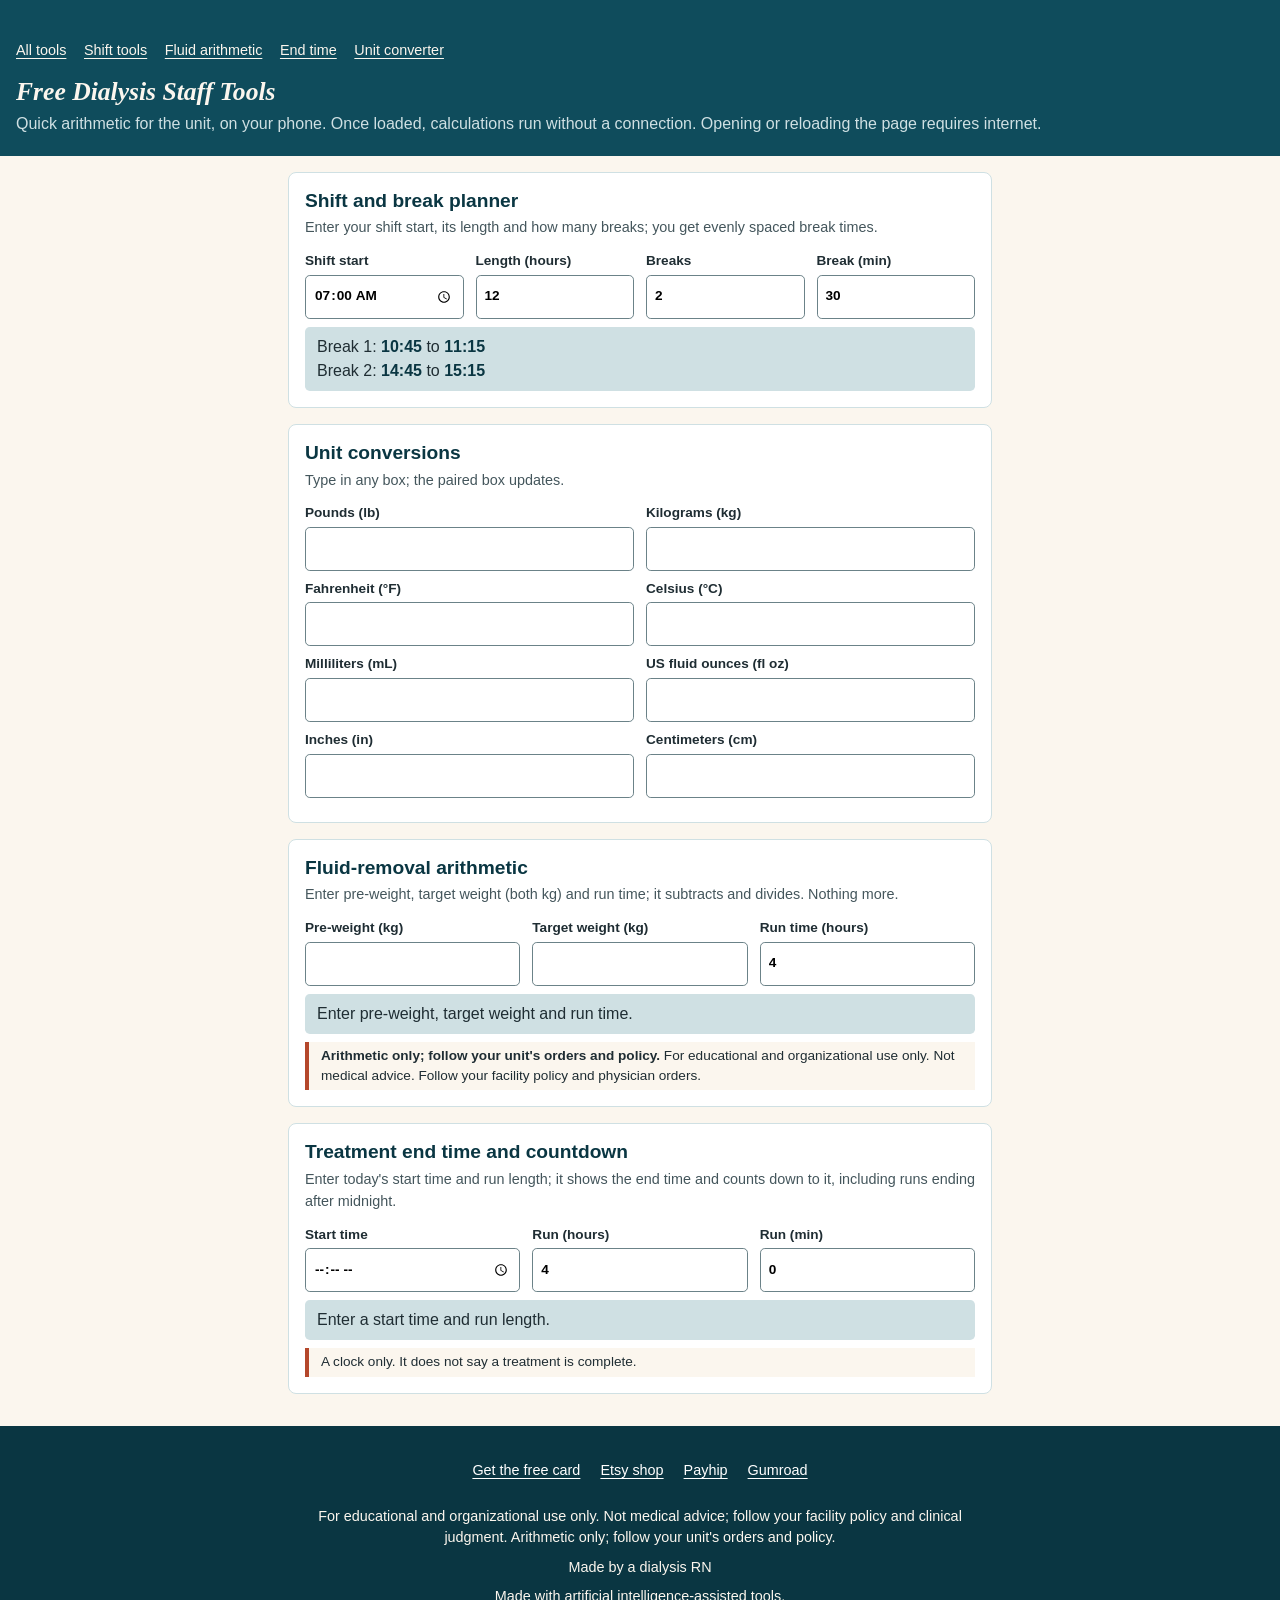
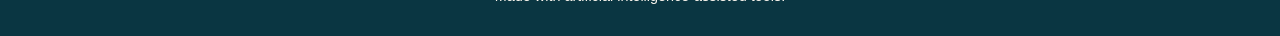
==== dialysis/index.html @ a065c99a "Publish PulseCo free tools site (from Empire-HQ fb24a5c)" ====
<!doctype html>
<html lang="en">
<head><meta charset="utf-8"><meta name="viewport" content="width=device-width, initial-scale=1"><title>Free Dialysis Staff Tools: Break Planner, Conversions, Fluid Math</title>
<meta name="description" content="Free tools for dialysis staff: break planner, unit conversions, fluid arithmetic and treatment countdown. Opening or reloading requires internet."><link rel="canonical" href="https://nderkowski.github.io/pulseco-tools/dialysis/">
<meta property="og:title" content="Free Dialysis Staff Tools: Break Planner, Conversions, Fluid Math"><meta property="og:description" content="Free tools for dialysis staff: break planner, unit conversions, fluid arithmetic and treatment countdown. Opening or reloading requires internet."><meta property="og:type" content="website"><meta property="og:url" content="https://nderkowski.github.io/pulseco-tools/dialysis/"><meta property="og:image" content="https://nderkowski.github.io/pulseco-tools/og-image.png"><meta property="og:image:width" content="1200"><meta property="og:image:height" content="630"><meta property="og:image:alt" content="PulseCo free tools for dialysis and nursing staff"><meta name="theme-color" content="#0f4c5c"><link rel="icon" href="../favicon.svg" type="image/svg+xml"><link rel="stylesheet" href="../style.css">
<script type="application/ld+json">
{"@context":"https://schema.org","@type":"WebApplication","name":"Free Dialysis Staff Tools","description":"Shift break planner, unit conversions, fluid-removal arithmetic and treatment end-time countdown for dialysis staff.","applicationCategory":"UtilitiesApplication","operatingSystem":"Any","offers":{"@type":"Offer","price":"0","priceCurrency":"USD"},"creator":{"@type":"Organization","name":"PulseCo Creations"}}
</script>
<style>
:root{--teal:#0f4c5c;--deep:#0a3642;--coral:#b4472b;--cream:#fbf6ee;--mist:#cfe0e3;--ink:#1f2d33}
*{box-sizing:border-box}
body{margin:0;background:var(--cream);color:var(--ink);font:1rem/1.5 "Liberation Sans",Arial,sans-serif}
header{background:var(--teal);color:var(--cream);padding:1.25rem 1rem}
header h1{margin:0;font:italic 700 1.6rem/1.2 "Liberation Serif",Georgia,serif}
header p{margin:.25rem 0 0;color:var(--mist)}
main{max-width:46rem;margin:0 auto;padding:1rem}
section{background:#fff;border:1px solid var(--mist);border-radius:.5rem;padding:1rem;margin:0 0 1rem}
h2{margin:0 0 .25rem;color:var(--deep);font-size:1.2rem}
.how{margin:0 0 .75rem;font-size:.9rem;color:#44565c}
.row{display:flex;flex-wrap:wrap;gap:.75rem;margin:.5rem 0}
label{display:flex;flex-direction:column;font-size:.85rem;font-weight:700;gap:.2rem;flex:1 1 7rem}
input{font:inherit;padding:.5rem;border:1px solid #6b8288;border-radius:.3rem;min-height:2.75rem;width:100%}
input:focus-visible,button:focus-visible,a:focus-visible{outline:3px solid var(--coral);outline-offset:2px}
button{font:inherit;font-weight:700;background:var(--teal);color:#fff;border:0;border-radius:.3rem;padding:.5rem 1rem;min-height:2.75rem;cursor:pointer}
.out{margin:.5rem 0 0;padding:.5rem .75rem;background:var(--mist);border-radius:.3rem;min-height:2.5rem}
.out strong{color:var(--deep)}
.note{font-size:.85rem;border-left:4px solid var(--coral);padding:.25rem .75rem;margin:.5rem 0 0;background:var(--cream)}
footer{background:var(--deep);color:var(--cream);padding:1.25rem 1rem;text-align:center;font-size:.9rem}
footer a{color:#fff;margin:0 .5rem;display:inline-block;padding:.4rem 0}
footer p{max-width:42rem;margin:.5rem auto}
</style>
</head>
<body><a class="skip" href="#main">Skip to content</a>
<header><nav aria-label="Tools"><a href="../index.html">All tools</a><a href="../dialysis/">Shift tools</a><a href="../fluid-removal-calculator/">Fluid arithmetic</a><a href="../treatment-end-time/">End time</a><a href="../nurse-unit-converter/">Unit converter</a></nav>
<h1>Free Dialysis Staff Tools</h1>
<p>Quick arithmetic for the unit, on your phone. Once loaded, calculations run without a connection. Opening or reloading the page requires internet.</p>
</header>
<main id="main">

<section aria-labelledby="t1">
<h2 id="t1">Shift and break planner</h2>
<p class="how">Enter your shift start, its length and how many breaks; you get evenly spaced break times.</p>
<div class="row">
<label>Shift start<input id="b-start" type="time" value="07:00"></label>
<label>Length (hours)<input id="b-len" type="number" inputmode="decimal" min="1" max="24" step="0.25" value="12"></label>
<label>Breaks<input id="b-n" type="number" inputmode="numeric" min="1" max="10" step="1" value="2"></label>
<label>Break (min)<input id="b-min" type="number" inputmode="numeric" min="0" step="5" value="30"></label>
</div>
<div class="out" id="b-out" aria-live="polite"></div>
</section>

<section aria-labelledby="t2">
<h2 id="t2">Unit conversions</h2>
<p class="how">Type in any box; the paired box updates.</p>
<div class="row">
<label>Pounds (lb)<input id="c-lb" type="number" inputmode="decimal" step="any"></label>
<label>Kilograms (kg)<input id="c-kg" type="number" inputmode="decimal" step="any"></label>
</div>
<div class="row">
<label>Fahrenheit (°F)<input id="c-f" type="number" inputmode="decimal" step="any"></label>
<label>Celsius (°C)<input id="c-c" type="number" inputmode="decimal" step="any"></label>
</div>
<div class="row">
<label>Milliliters (mL)<input id="c-ml" type="number" inputmode="decimal" step="any"></label>
<label>US fluid ounces (fl oz)<input id="c-oz" type="number" inputmode="decimal" step="any"></label>
</div>
<div class="row">
<label>Inches (in)<input id="c-in" type="number" inputmode="decimal" step="any"></label>
<label>Centimeters (cm)<input id="c-cm" type="number" inputmode="decimal" step="any"></label>
</div>
</section>

<section aria-labelledby="t3">
<h2 id="t3">Fluid-removal arithmetic</h2>
<p class="how">Enter pre-weight, target weight (both kg) and run time; it subtracts and divides. Nothing more.</p>
<div class="row">
<label>Pre-weight (kg)<input id="f-pre" type="number" inputmode="decimal" step="any"></label>
<label>Target weight (kg)<input id="f-dry" type="number" inputmode="decimal" step="any"></label>
<label>Run time (hours)<input id="f-run" type="number" inputmode="decimal" step="any" value="4"></label>
</div>
<div class="out" id="f-out" aria-live="polite"></div>
<p class="note"><strong>Arithmetic only; follow your unit's orders and policy.</strong> For educational and organizational use only. Not medical advice. Follow your facility policy and physician orders.</p>
</section>

<section aria-labelledby="t4">
<h2 id="t4">Treatment end time and countdown</h2>
<p class="how">Enter today's start time and run length; it shows the end time and counts down to it, including runs ending after midnight.</p>
<div class="row">
<label>Start time<input id="e-start" type="time"></label>
<label>Run (hours)<input id="e-h" type="number" inputmode="numeric" min="0" step="1" value="4"></label>
<label>Run (min)<input id="e-m" type="number" inputmode="numeric" min="0" max="59" step="5" value="0"></label>
</div>
<div class="out" id="e-out" aria-live="polite"></div>
<p class="note">A clock only. It does not say a treatment is complete.</p>
</section>

</main>
<footer>
<p>
<a href="https://empire-8.kit.com/27782c548a">Get the free card</a>
<a href="https://www.etsy.com/shop/PulseCoCreations">Etsy shop</a>
<a href="https://payhip.com/PulseCoCreations">Payhip</a>
<a href="https://pulsecocreations.gumroad.com/">Gumroad</a>
</p>
<p>For educational and organizational use only. Not medical advice; follow your facility policy and clinical judgment. Arithmetic only; follow your unit's orders and policy.</p>
<p>Made by a dialysis RN</p>
<p>Made with artificial intelligence-assisted tools.</p>
</footer>
<script type="module">
import { breakSchedule, lbToKg, kgToLb, fToC, cToF, mlToOz, ozToMl, inToCm, cmToIn, fluidRemoval, treatmentEnd, parseTime } from './calc.mjs';
const $ = id => document.getElementById(id);
const show = (el, html) => { el.innerHTML = html; };
const bad = 'Check the numbers above.';

function planBreaks() {
  const s = breakSchedule($('b-start').value, $('b-len').value, $('b-n').value, $('b-min').value);
  show($('b-out'), s ? s.map(b => `Break ${b.number}: <strong>${b.from}</strong> to <strong>${b.to}</strong>`).join('<br>') : bad);
}
for (const id of ['b-start', 'b-len', 'b-n', 'b-min']) $(id).addEventListener('input', planBreaks);
planBreaks();

const pairs = [['c-lb', 'c-kg', lbToKg, kgToLb], ['c-f', 'c-c', fToC, cToF], ['c-ml', 'c-oz', mlToOz, ozToMl], ['c-in', 'c-cm', inToCm, cmToIn]];
for (const [a, b, ab, ba] of pairs) {
  $(a).addEventListener('input', () => { const v = ab($(a).value); $(b).value = v === null ? '' : v; });
  $(b).addEventListener('input', () => { const v = ba($(b).value); $(a).value = v === null ? '' : v; });
}

function fluid() {
  const r = fluidRemoval($('f-pre').value, $('f-dry').value, $('f-run').value);
  if (!r) return show($('f-out'), 'Enter pre-weight, target weight and run time.');
  show($('f-out'), r.belowDry
    ? `Pre-weight is <strong>${-r.kg} kg below</strong> target weight.`
    : `<strong>${r.kg} kg</strong> = <strong>${r.ml} mL</strong> over the run = <strong>${r.mlPerHour} mL/hr</strong>`);
}
for (const id of ['f-pre', 'f-dry', 'f-run']) $(id).addEventListener('input', fluid);
fluid();

let timer;
function endTime() {
  clearInterval(timer);
  const r = treatmentEnd($('e-start').value, $('e-h').value, $('e-m').value);
  if (!r) return show($('e-out'), 'Enter a start time and run length.');
  const start = parseTime($('e-start').value);
  const deadline = new Date();
  deadline.setHours(Math.floor(start / 60), start % 60, 0, 0);
  const deadlineMs = deadline.getTime() + r.totalMinutes * 60000;
  const end = new Date(deadlineMs);
  const endLabel = `${String(end.getHours()).padStart(2, '0')}:${String(end.getMinutes()).padStart(2, '0')}`;
  const nextDay = end.toDateString() !== deadline.toDateString();
  const tick = () => {
    const left = Math.max(0, Math.ceil((deadlineMs - Date.now()) / 60000));
    const label = left === 0 ? ' <strong>Planned end time reached</strong>.' : ` Time left: <strong>${Math.floor(left / 60)} h ${left % 60} min</strong>.`;
    show($('e-out'), `Ends at <strong>${endLabel}</strong>${nextDay ? ' (next day)' : ''}.${label}`);
    if (left === 0) clearInterval(timer);
  };
  timer = setInterval(tick, 30000);
  tick();
}
for (const id of ['e-start', 'e-h', 'e-m']) $(id).addEventListener('input', endTime);
endTime();
</script>
</body>
</html>
---- style.css ----
:root{--teal:#0f4c5c;--deep:#0a3642;--coral:#e0785a;--cream:#fbf6ee;--mist:#cfe0e3;--ink:#1f2d33}header h1{color:var(--cream)}
*{box-sizing:border-box}body{margin:0;background:var(--cream);color:var(--ink);font:1rem/1.65 Arial,sans-serif}a{color:var(--teal);text-underline-offset:.2em}a:hover{text-decoration-thickness:2px}a:focus-visible,input:focus-visible,button:focus-visible{outline:3px solid #b4472b;outline-offset:4px}.skip{position:absolute;left:1rem;top:-6rem;background:#fff;padding:.7rem;z-index:5}.skip:focus{top:.5rem}header{background:var(--teal);color:var(--cream);padding:1.2rem max(1.1rem,calc((100% - 68rem)/2))}header a{color:var(--cream)}.brand{display:flex;gap:.7rem;align-items:center;font-size:1.2rem;font-weight:700;text-decoration:none}.brand span{font-weight:400;font-size:.9rem}nav{display:flex;flex-wrap:wrap;gap:.15rem 1.1rem;margin-top:.8rem}nav a{display:inline-block;font-size:.9rem;padding:.45rem 0;min-height:44px}main{max-width:68rem;margin:auto;padding:1.5rem 1.1rem 3rem}.hero{max-width:54rem;padding:.8rem 0 1rem}.eyebrow{font-size:.75rem;font-weight:700;letter-spacing:.08em;text-transform:uppercase;color:var(--teal)}h1{font:italic 700 clamp(2rem,4.5vw,3.5rem)/1.15 Georgia,serif;color:var(--deep);margin:.5rem 0}h2{font-size:1.35rem;line-height:1.3;color:var(--deep)}h3{font-size:1.1rem;color:var(--deep)}.lead{font-size:1.15rem;max-width:46rem;margin-top:0}.cards{display:grid;grid-template-columns:repeat(2,minmax(0,1fr));gap:1rem;margin:2rem 0}.card{display:flex;flex-direction:column;background:#fff;border:1px solid #91aeb4;border-top:4px solid var(--teal);padding:1.4rem;border-radius:.4rem;text-decoration:none}.card:hover{border-top-color:#b4472b}.card h2{margin:.8rem 0 0}.card p{color:var(--ink)}.go{font-weight:700;margin-top:auto;text-decoration:underline}.calculator{background:#fff;padding:1.5rem;border:1px solid #91aeb4;border-radius:.5rem;max-width:52rem;margin:0 0 2rem}.calculator h2{margin-top:0}.row{display:flex;flex-wrap:wrap;gap:1rem;margin:.8rem 0}label{display:flex;flex-direction:column;gap:.35rem;flex:1 1 11rem;font-size:.9rem;font-weight:700}input{min-width:0;width:100%;min-height:48px;padding:.6rem;font:inherit;border:1px solid #637d84;border-radius:.3rem}.out{background:var(--mist);padding:1rem;border-radius:.3rem;min-height:3rem}.note{background:var(--cream);border-left:4px solid #b4472b;padding:.8rem;font-size:.9rem}.small{font-size:.9rem}article,.faq{max-width:46rem}article h2{margin-top:1.7rem}article p,.faq p{margin:.6rem 0 1.25rem}.faq{border-top:1px solid #91aeb4;margin-top:2rem;padding-top:1rem}.offer{background:var(--mist);border-radius:.5rem;padding:1.5rem;margin:2rem 0;max-width:52rem}.offer h2{margin-top:0}.button{display:inline-block;min-height:44px;background:var(--teal);color:#fff;text-decoration:none;font-weight:700;padding:.7rem 1rem;border-radius:.3rem}footer{padding:1.5rem max(1.1rem,calc((100% - 68rem)/2));background:var(--deep);color:var(--cream);font-size:.9rem}footer p{max-width:52rem}footer a{color:#fff;display:inline-block;padding:.4rem 0;min-height:44px}@media(max-width:600px){.cards{grid-template-columns:1fr}.calculator{padding:1rem}.brand{flex-wrap:wrap}h1{overflow-wrap:break-word}main{padding-top:1rem}}@media(prefers-reduced-motion:no-preference){a{transition:background-color .15s}}
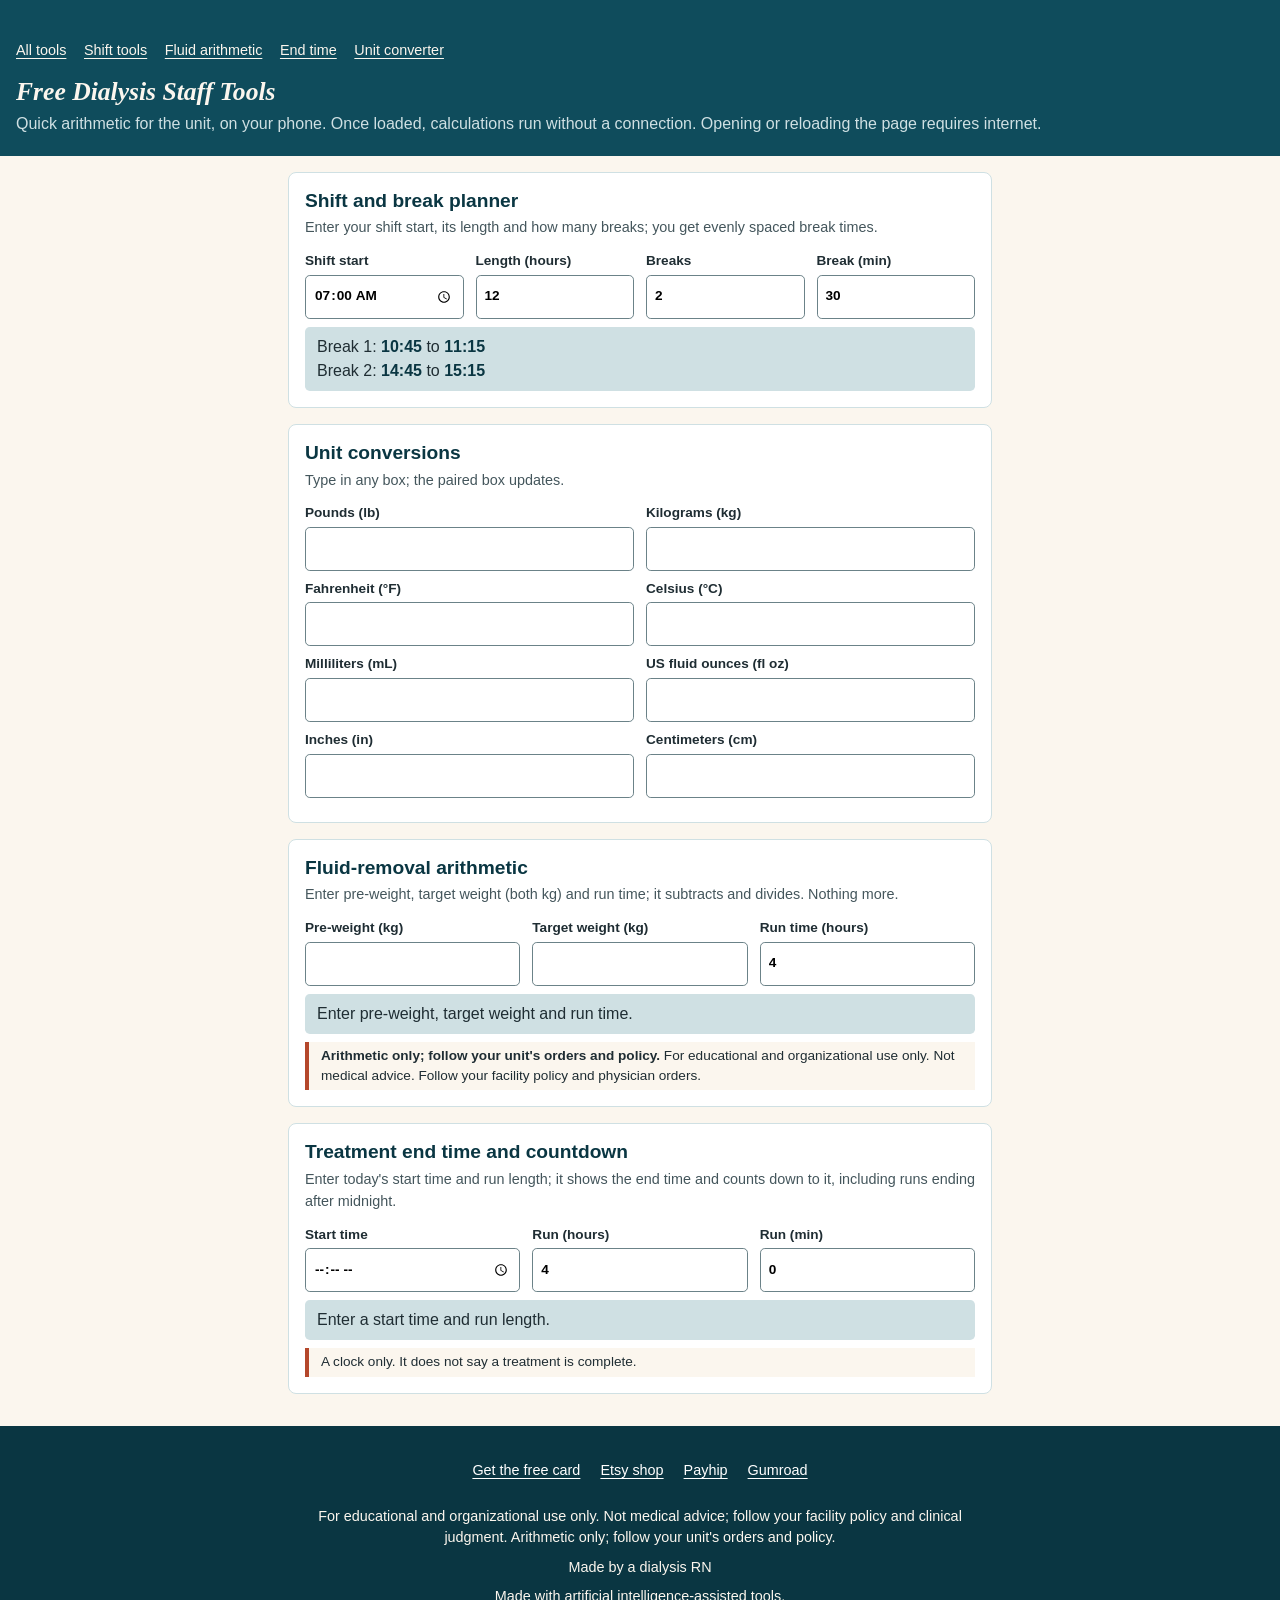
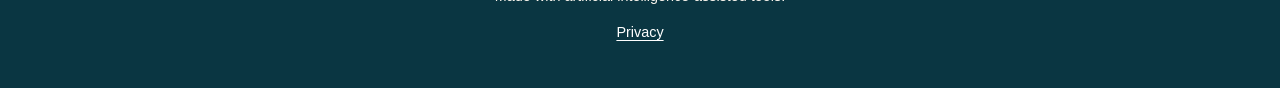
==== commit 9b511e04: "Add privacy policy page and footer links (from Empire-HQ b710d9b)" ====
--- a/dialysis/index.html
+++ b/dialysis/index.html
@@ -105,7 +105,7 @@
 <p>For educational and organizational use only. Not medical advice; follow your facility policy and clinical judgment. Arithmetic only; follow your unit's orders and policy.</p>
 <p>Made by a dialysis RN</p>
 <p>Made with artificial intelligence-assisted tools.</p>
-</footer>
+<p><a href="/pulseco-tools/privacy/">Privacy</a></p></footer>
 <script type="module">
 import { breakSchedule, lbToKg, kgToLb, fToC, cToF, mlToOz, ozToMl, inToCm, cmToIn, fluidRemoval, treatmentEnd, parseTime } from './calc.mjs';
 const $ = id => document.getElementById(id);
